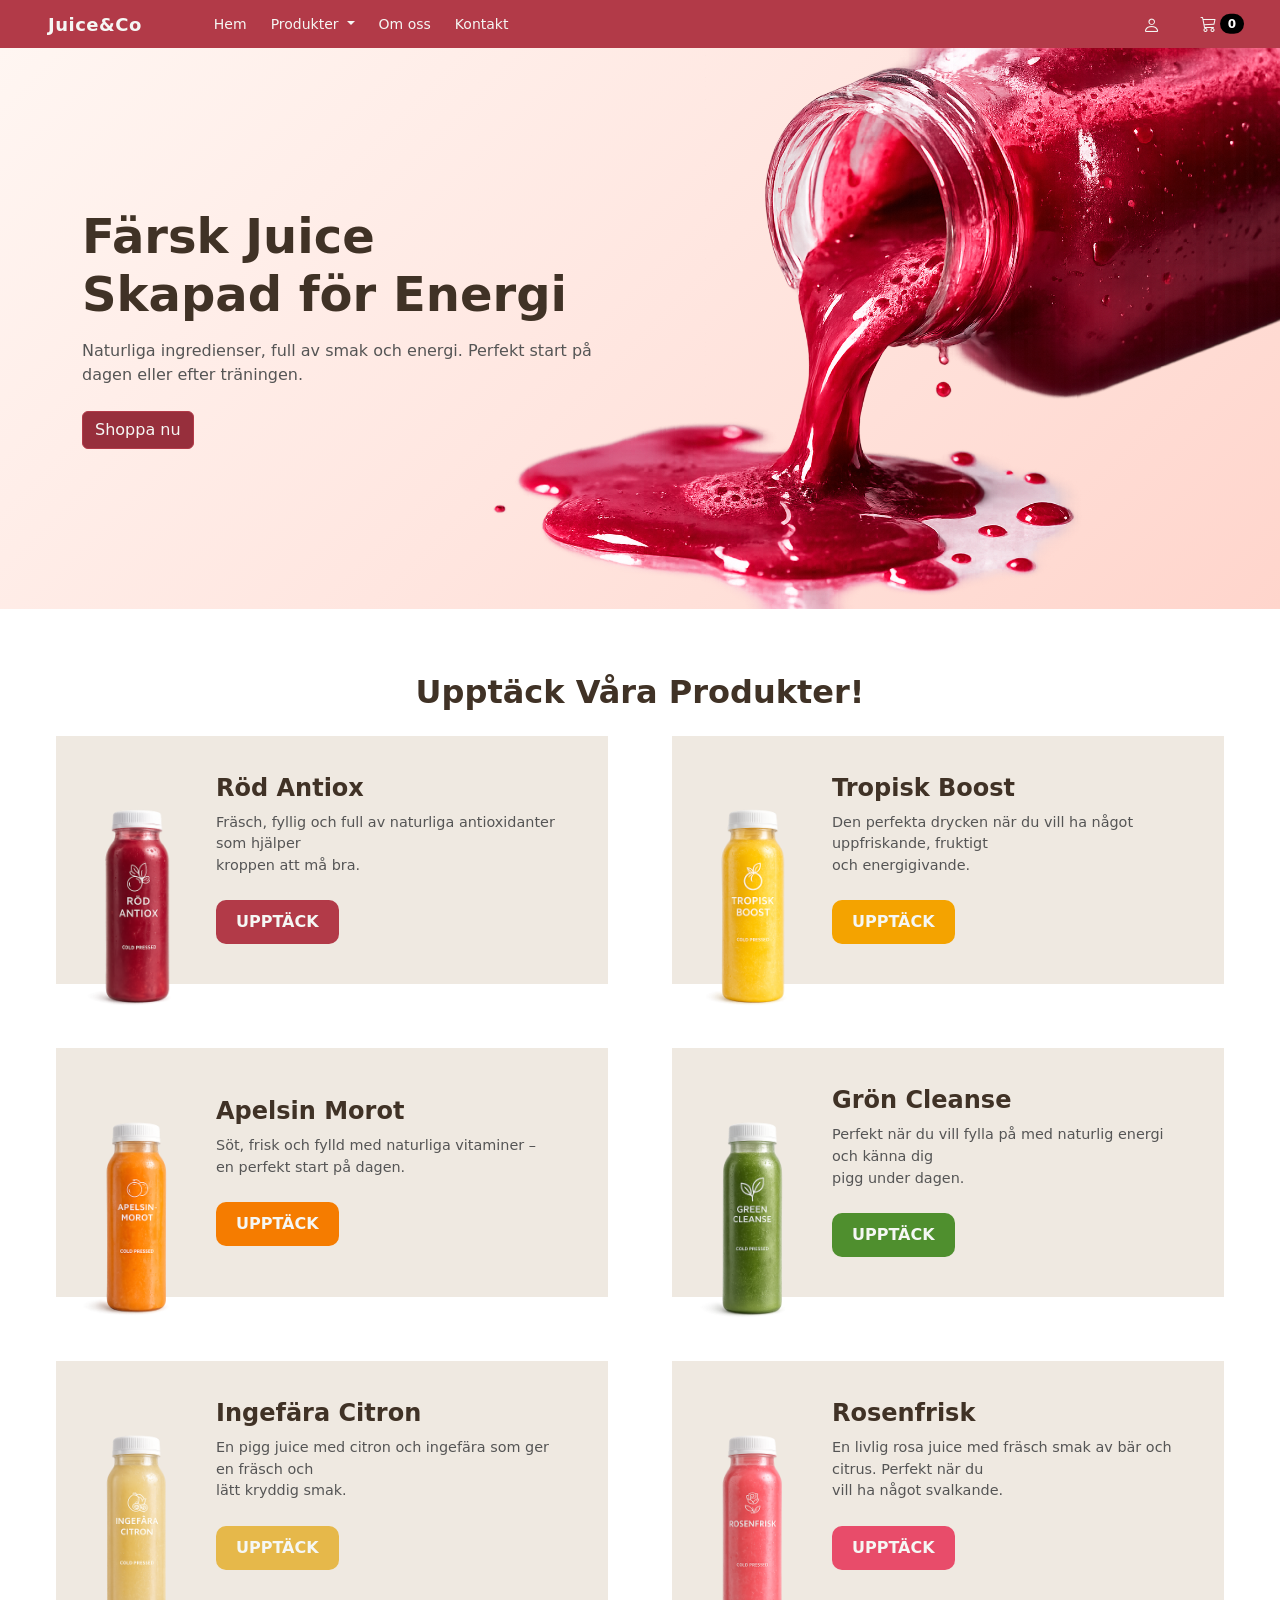
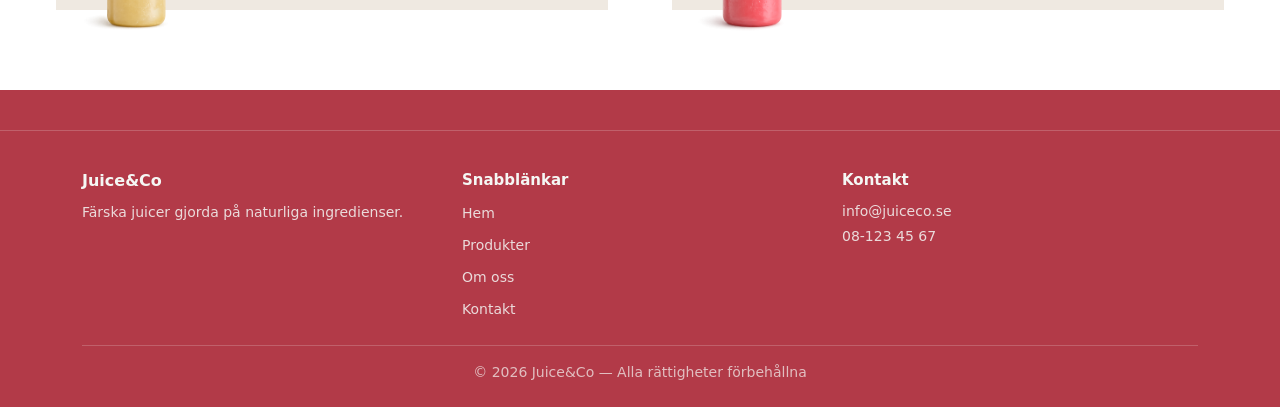
==== index.html @ 5f3c185f "commit" ====
<!--
HTML-kommentar: Strukturöversikt
1. Head
2. Body
   2.1 Header
   2.2 Main
       2.2.1 Hero-sektion
       2.2.2 Produktsektion
   2.3 Footer
3. Script-sektion
-->

<!doctype html>
<html lang="sv">
    <head>
        <!-- 1. Head -->
        <meta charset="UTF-8" />
        <meta name="viewport" content="width=device-width, initial-scale=1.0" />

        <title>Juice&Co</title>

        <!-- Lokal CSS -->
        <link rel="stylesheet" href="assets/css/nav-footer.css" />
        <link rel="stylesheet" href="assets/css/index.css" />
        <link rel="icon" href="data:," />

        <!-- Bootstrap och ikoner -->
        <link
            href="https://cdn.jsdelivr.net/npm/bootstrap@5.3.3/dist/css/bootstrap.min.css"
            rel="stylesheet"
        />
        <link
            rel="stylesheet"
            href="https://cdn.jsdelivr.net/npm/bootstrap-icons@1.11.3/font/bootstrap-icons.css"
        />
    </head>

    <body>
        <!-- 2.1 Header -->
        <header>
            <div id="header"></div>
        </header>

        <!-- 2.2 Main -->
        <main>
            <!-- 2.2.1 Hero-sektion -->
            <section class="hero">
                <div class="container hero-container">
                    <!-- Textinnehåll -->
                    <div class="hero-content">
                        <h1 class="hero-title">
                            Färsk Juice<br />
                            Skapad för Energi
                        </h1>

                        <p class="hero-text">
                            Naturliga ingredienser, full av smak och energi.
                            Perfekt start på dagen eller efter träningen.
                        </p>

                        <a
                            href="/pages/products.html"
                            class="btn btn-shop-primary hero-btn"
                        >
                            Shoppa nu
                        </a>
                    </div>

                    <!-- Bild -->
                    <div class="hero-image">
                        <img
                            class="hero-image"
                            src="./assets/media/hero.png"
                            alt="Juice bottle"
                        />
                    </div>
                </div>
            </section>

            <!-- 2.2.2 Produktsektion -->
            <section class="main-products">
                <h2>Upptäck Våra Produkter!</h2>

                <section class="products-grid">
                    <article class="product-card card-antiox">
                        <img
                            src="/assets/media/antiox-trans.png"
                            alt=""
                            class="product-image"
                        />
                        <div class="product-content">
                            <h3>Röd Antiox</h3>
                            <p>
                                Fräsch, fyllig och full av naturliga
                                antioxidanter som hjälper
                                <br />
                                kroppen att må bra.
                            </p>
                            <a
                                href="/pages/product-spec.html?id=1"
                                class="products-btn"
                            >
                                UPPTÄCK
                            </a>
                        </div>
                    </article>

                    <article class="product-card card-boost">
                        <img
                            src="/assets/media/boost-trans.png"
                            alt=""
                            class="product-image"
                        />
                        <div class="product-content">
                            <h3>Tropisk Boost</h3>
                            <p>
                                Den perfekta drycken när du vill ha något
                                uppfriskande, fruktigt
                                <br />
                                och energigivande.
                            </p>
                            <a
                                href="/pages/product-spec.html?id=2"
                                class="products-btn"
                            >
                                UPPTÄCK
                            </a>
                        </div>
                    </article>

                    <article class="product-card card-carrot">
                        <img
                            src="/assets/media/carrot-trans.png"
                            alt=""
                            class="product-image"
                        />
                        <div class="product-content">
                            <h3>Apelsin Morot</h3>
                            <p>
                                Söt, frisk och fylld med naturliga vitaminer –
                                <br />en perfekt start på dagen.
                            </p>
                            <a
                                href="/pages/product-spec.html?id=3"
                                class="products-btn"
                            >
                                UPPTÄCK
                            </a>
                        </div>
                    </article>

                    <article class="product-card card-cleanse">
                        <img
                            src="/assets/media/cleanse-trans.png"
                            alt=""
                            class="product-image"
                        />
                        <div class="product-content">
                            <h3>Grön Cleanse</h3>
                            <p>
                                Perfekt när du vill fylla på med naturlig energi
                                och känna dig
                                <br />
                                pigg under dagen.
                            </p>
                            <a
                                href="/pages/product-spec.html?id=4"
                                class="products-btn"
                            >
                                UPPTÄCK
                            </a>
                        </div>
                    </article>

                    <article class="product-card card-ginger">
                        <img
                            src="/assets/media/ginger-trans.png"
                            alt=""
                            class="product-image"
                        />
                        <div class="product-content">
                            <h3>Ingefära Citron</h3>
                            <p>
                                En pigg juice med citron och ingefära som ger en
                                fräsch och
                                <br />
                                lätt kryddig smak.
                            </p>
                            <a
                                href="/pages/product-spec.html?id=5"
                                class="products-btn"
                            >
                                UPPTÄCK
                            </a>
                        </div>
                    </article>

                    <article class="product-card card-rose">
                        <img
                            src="/assets/media/rose-trans.png"
                            alt=""
                            class="product-image"
                        />
                        <div class="product-content">
                            <h3>Rosenfrisk</h3>
                            <p>
                                En livlig rosa juice med fräsch smak av bär och
                                citrus. Perfekt när du <br />
                                vill ha något svalkande.
                            </p>
                            <a
                                href="/pages/product-spec.html?id=6"
                                class="products-btn"
                            >
                                UPPTÄCK
                            </a>
                        </div>
                    </article>
                </section>
            </section>
        </main>

        <!-- 2.3 Footer -->
        <footer>
            <div id="footer"></div>
        </footer>

        <!-- 3. Script-sektion -->
        <!-- Bootstrap -->
        <script src="https://cdn.jsdelivr.net/npm/bootstrap@5.3.3/dist/js/bootstrap.bundle.min.js"></script>

        <!-- Egna script -->

        <script src="assets/js/components.js"></script>
        <script src="assets/js/products-data.js"></script>
        <script src="assets/js/navbar.js"></script>
        <script src="assets/js/cart.js"></script>
    </body>
</html>
---- assets/css/nav-footer.css ----
/*
CSS-kommentar: Strukturöversikt
1. Root-sektion innehåller färger, skuggor och storleksvariabler
2. Navbar-sektion innehåller styling för huvudnavigeringen
   2.1 Grundstil för navbar, länkar och logotyp
   2.2 Layout för desktop
   2.3 Styling för menyknapp
3. Knappsektion innehåller styling för primärknappar
4. Konto- och varukorgssektion innehåller dropdown, ikoner och paneler
   4.1 Ikonknappar för konto och varukorg
   4.2 Hover- och aktivt läge
   4.3 Dropdownpaneler och innehåll
   4.4 Varukorgens produktkontroller
5. Produktmeny-sektion innehåller mega menu och produktkort
6. Sidlayout-sektion innehåller regler för att footern alltid ska ligga längst ner
   6.1 HTML- och body-struktur för full höjd
   6.2 Main-sektion som fyller ut återstående utrymme
7. Footer-sektion innehåller styling för sidfoten
   7.1 Grundstil för footer
   7.2 Rubriker och text
   7.3 Länkar
   7.4 Nederdel och skiljelinje
*/

/* 1. Root-sektion innehåller färger, skuggor och storleksvariabler */
html {
    font-size: 100%;
}

:root {
    --brand-bg: #b23a48;
    --brand-text: #f5f7f4;
    --card-bg: #ffffff;
    --shadow-soft: 0 0.625rem 1.5625rem rgba(0, 0, 0, 0.08);
    --radius-lg: 1rem;
    --menu-panel-bg: #f3f3f3;
    --menu-border: #111111;
}

/* 2. Navbar-sektion innehåller styling för huvudnavigeringen */
/* 2.1 Grundstil för navbar, länkar och logotyp */
.shop-navbar {
    height: 3rem;
    background-color: var(--brand-bg);
    font-size: 0.875rem;
    overflow: visible;
}

.shop-navbar .navbar-brand,
.shop-navbar .nav-link,
.shop-navbar .nav-link.active,
.shop-navbar .dropdown-toggle {
    color: var(--brand-text) !important;
}

.shop-navbar .navbar-brand {
    letter-spacing: 0.03125rem;
    font-size: 1.125rem !important;
}

.shop-navbar .nav-link {
    font-weight: 400;
}

.shop-navbar .nav-link:hover,
.shop-navbar .navbar-brand:hover {
    text-decoration: underline;
    opacity: 0.8;
    text-underline-offset: 0.3125rem;
}

#logo {
    text-decoration: none;
}

.navbar-actions {
    padding-left: 2rem;
}

/* 2.2 Layout för desktop */
.mobile-nav-wrap {
    display: flex;
    align-items: center;
    flex-wrap: nowrap;
}

.mobile-centered-logo {
    position: static;
    transform: none;
    margin-right: 1rem;
    white-space: nowrap;
    flex-shrink: 0;
}

#mainNavbar {
    order: 2;
    flex-grow: 1;
    flex-basis: auto;
}

.mobile-icons {
    order: 3;
    margin-left: auto;
    padding-left: 2rem;
    gap: 0.5rem;
    flex-shrink: 0;
}

/* 2.3 Styling för menyknapp */
.shop-navbar .navbar-toggler {
    border: none;
    color: #f5f7f4;
    font-size: 1.6rem;
}

.shop-navbar .navbar-toggler:focus {
    box-shadow: none;
}

/* 3. Knappsektion innehåller styling för primärknappar */
.btn-shop-primary {
    color: var(--brand-text) !important;
    background-color: #972f3c !important;
    border: 0.0625rem solid var(--brand-bg) !important;
    transition:
        transform 0.2s ease,
        box-shadow 0.2s ease;
    font-size: 0.9375rem;
}

.btn-shop-primary:hover {
    color: var(--brand-text) !important;
    transform: translateY(-0.125rem);
    box-shadow: var(--shadow-soft);
}

/* 4. Konto- och varukorgssektion innehåller dropdown, ikoner och paneler */
/* 4.1 Wrapper för dropdown */
.account-dropdown,
.cart-wrapper {
    position: relative;
}

/* 4.2 Ikonknappar för konto och varukorg */
.account-trigger,
.cart-trigger {
    width: 3rem;
    height: 3rem;
    padding: 0;
    display: inline-flex;
    align-items: center;
    justify-content: center;
    position: relative;
    background: transparent !important;
    border: none !important;
    box-shadow: none !important;
    outline: none !important;
    color: var(--brand-text) !important;
    line-height: 1;
}

.account-trigger i,
.cart-trigger i {
    position: relative;
    z-index: 1;
    display: inline-flex;
    align-items: center;
    justify-content: center;
    line-height: 1;
}

.account-trigger i {
    font-size: 1.1rem;
    margin-top: 0.6rem;
}

.cart-trigger i {
    font-size: 1rem;
    margin-top: 0.4rem;
}

.account-trigger::before,
.cart-trigger::before {
    content: '';
    position: absolute;
    inset: 0;
    border: 0.125rem solid transparent;
    background: transparent;
    transition:
        border-color 0s,
        background-color 0s;
    pointer-events: none;
    z-index: 0;
}

/* 4.3 Hover- och aktivt läge */
.account-trigger:hover::before,
.account-trigger:focus::before,
.cart-trigger:hover::before,
.cart-trigger:focus::before,
.account-trigger.show::before,
.cart-trigger.show::before,
.account-dropdown:hover .account-trigger::before,
.cart-wrapper:hover .cart-trigger::before {
    background: var(--menu-panel-bg);
    border-color: var(--menu-border);
}

.account-dropdown:hover .account-trigger::before,
.cart-wrapper:hover .cart-trigger::before,
.account-dropdown > .account-trigger.show::before,
.cart-wrapper > .cart-trigger.show::before {
    border-bottom-color: transparent;
}

.account-trigger:hover,
.account-trigger:focus,
.cart-trigger:hover,
.cart-trigger:focus,
.account-trigger.show,
.cart-trigger.show,
.account-dropdown:hover .account-trigger,
.cart-wrapper:hover .cart-trigger {
    color: var(--menu-border) !important;
}

.account-dropdown:hover > .account-trigger,
.cart-wrapper:hover > .cart-trigger,
.account-dropdown > .account-trigger.show,
.cart-wrapper > .cart-trigger.show {
    position: relative;
    z-index: 1001;
}

/* 4.4 Dropdownpaneler och innehåll */
.account-menu,
.cart-dropdown {
    min-width: 20rem;
    margin-top: 0 !important;
    top: calc(100% - 0.125rem) !important;
    left: auto !important;
    right: 0 !important;
    transform: none !important;
    border: 0.125rem solid var(--menu-border) !important;
    border-radius: 0 !important;
    box-shadow: none !important;
    padding: 0 !important;
    background: var(--menu-panel-bg) !important;
}

.dropdown-menu[data-bs-popper] {
    margin-top: 0 !important;
}

.account-menu-inner,
.cart-menu-inner {
    width: 18.75rem;
    padding: 1rem;
}

.account-login-btn {
    display: block;
    width: 100%;
    background: #000;
    color: var(--brand-text) !important;
    text-decoration: none;
    font-weight: 700;
    font-size: 1rem;
    text-align: center;
    padding: 1.125rem 1.25rem;
    margin-bottom: 1.125rem;
    border: 0.125rem solid #000;
    border-radius: 0;
}

.logout {
    display: flex;
    justify-content: end;
    color: #111;
    font-weight: 700;
    text-decoration: none;
}

.account-login-btn:hover {
    opacity: 0.8;
}

.account-register-row {
    display: flex;
    justify-content: end;
    gap: 0.625rem;
    font-size: 0.9375rem;
    margin-bottom: 1.125rem;
    color: #111;
}

.account-register-link {
    color: #111;
    font-weight: 700;
    text-decoration: none;
}

.account-register-link:hover {
    text-decoration: underline;
}

.logout:hover {
    text-decoration: underline;
}

.account-menu .dropdown-item {
    padding: 1.125rem;
    color: #111 !important;
    font-size: 0.9375rem;
    background: transparent !important;
}

.account-menu .dropdown-item:hover {
    color: #111 !important;
    text-decoration: underline;
}

.account-menu hr,
.cart-dropdown hr {
    margin: 0 0 0.5rem 0;
    border-top: 0.0625rem solid #cfcfcf;
    opacity: 1;
}

/* 4.5 Varukorgens produktkontroller */
.cart-controls {
    display: flex;
    align-items: center;
    gap: 0.5rem;
    flex-wrap: wrap;
}

.qty-btn {
    width: 2rem;
    height: 2rem;
    border: 0.0625rem solid #111;
    background: #fff;
    cursor: pointer;
    font-size: 1rem;
    line-height: 1;
}

.qty-value {
    min-width: 1.25rem;
    text-align: center;
    font-weight: 600;
    font-size: 0.9375rem;
}

.remove-btn {
    border: none;
    background: transparent;
    text-decoration: underline;
    font-size: 0.875rem;
    cursor: pointer;
    padding: 0;
    margin-left: 0.5rem;
}

.cart-item-img {
    width: 3.5rem;
    height: 3.5rem;
    object-fit: cover;
    border: 0.0625rem solid #ddd;
}

.cart-btn-badge {
    font-size: 0.75rem;
}

/* 5. Produktmeny-sektion innehåller mega menu och produktkort */

.shop-navbar .nav-item.dropdown {
    position: relative;
}

.shop-navbar .mega-menu {
    display: none;
    position: absolute;
    top: 100% -1px;
    left: 0;
    width: 22rem;
    min-width: 22rem;
    padding: 0;
    margin-top: 0;
    border: 0;
    border-radius: 0;
    background-color: var(--brand-bg);
    z-index: 1050;
}

.mega-product-card {
    display: block;
    height: 100%;
    text-decoration: none;
    color: #212529;
    background: #efe9e1 !important;
    overflow: hidden;
    transition:
        transform 0.2s ease,
        box-shadow 0.2s ease;
}

.mega-product-card:hover {
    transform: translateY(-0.25rem);
    box-shadow: var(--shadow-soft);
}

.mega-product-img {
    width: 100%;
    height: 11.25rem;
    object-fit: cover;
    display: block;
}

.mega-product-body {
    padding: 0.875rem;
}

.mega-product-body h6 {
    font-size: 1rem;
}

.mega-product-body p {
    color: #6c757d;
    font-size: 0.875rem;
}

/* 6. Sidlayout-sektion innehåller regler för att footern alltid ska ligga längst ner */
/* 6.1 HTML- och body-struktur för full höjd */
html,
body {
    height: 100%;
}

body {
    min-height: 100vh;
    display: flex;
    flex-direction: column;
    font-size: 0.875rem;
    line-height: 1.5;
}

/* 6.2 Main-sektion som fyller ut återstående utrymme */
main {
    flex: 1;
}

/* 7. Footer-sektion innehåller styling för sidfoten */
/* 7.1 Grundstil för footer */
.site-footer {
    margin-top: auto;
    background-color: var(--brand-bg);
    color: #f5f7f4;
    padding-top: 1rem;
}

/* 7.2 Rubriker och text */
.footer-title {
    font-size: 1rem;
    font-weight: 700;
    margin-bottom: 0.75rem;
}

.footer-heading {
    font-size: 0.9375rem;
    font-weight: 700;
    margin-bottom: 0.75rem;
}

.footer-text {
    color: rgba(245, 247, 244, 0.85);
    font-size: 0.875rem;
}

/* 7.3 Länkar */
.footer-links li + li {
    margin-top: 0.5rem;
}

.footer-links a {
    color: rgba(245, 247, 244, 0.85);
    text-decoration: none;
    transition: opacity 0.2s ease;
    font-size: 0.875rem;
}

.footer-links a:hover {
    color: #f5f7f4;
    text-decoration: underline;
    text-underline-offset: 0.25rem;
}

.footer-divider {
    border-color: rgba(245, 247, 244, 0.2);
    margin-top: 1.5rem;
    margin-bottom: 1rem;
    opacity: 1;
}

.footer-bottom {
    font-size: 0.875rem;
    color: rgba(245, 247, 244, 0.7);
}

@media (min-width: 992px) {
    .account-dropdown:hover > .account-menu,
    .cart-wrapper:hover > .cart-dropdown,
    .nav-item.dropdown:hover > .mega-menu {
        display: block;
    }

    .account-menu,
    .cart-dropdown,
    .mega-menu {
        margin-top: 0 !important;
    }
}

@media (max-width: 991.98px) {
    .shop-navbar {
        height: auto;
        min-height: 4rem;
    }

    #logo {
        margin-top: 5px;
    }

    .mobile-nav-wrap {
        position: relative;
    }

    .mobile-centered-logo {
        position: absolute;
        left: 50%;
        top: 0;
        transform: translateX(-50%);
        margin: 0;
        font-size: 1.1rem !important;
    }

    .mobile-icons {
        order: 2;
        margin-left: auto;
        padding-left: 0;
        gap: 0.2rem;
    }

    .account-trigger i {
        font-size: 1.2rem;
        margin-top: 0.5rem;
    }

    .cart-trigger i {
        font-size: 1.1rem;
        margin-top: 0.4rem;
    }

    .navbar-collapse {
        order: 3;
        width: 100%;
        margin-top: 0.6rem;
    }

    .shop-navbar .navbar-nav {
        margin-left: 0 !important;
    }

    .site-footer {
        text-align: center;
    }
}
---- assets/css/index.css ----
/*
CSS-kommentar: Strukturöversikt
1. Hero-sektion
2. Produktsektion
*/

/* 1. Hero-sektion */

.hero {
    position: relative;
    padding: 10rem 0;
    overflow: hidden;
    background: linear-gradient(135deg, #fff6f2 0%, #ffe6e0 50%, #ffd5cc 100%);
}

.hero-content {
    max-width: 32rem;
}

.hero-title {
    font-size: 3rem;
    font-weight: 700;
    margin-bottom: 1rem;
    color: #403226;
}

.hero-text {
    font-size: 1rem;
    color: #555;
    margin-bottom: 1.5rem;
}

.hero-btn {
    padding: 0.8rem 1.6rem;
}

.hero-image {
    position: absolute;
    right: 0;
    top: 0;
}

.hero-image img {
    width: 53rem;
}

.main-products {
    padding: 4rem 0;
}

.main-products h2 {
    display: flex;
    justify-content: center;
    align-items: center;
    font-weight: 700;
    color: #403226;
}

.products-grid {
    max-width: 1200px;
    margin: 0 auto;
    display: grid;
    grid-template-columns: repeat(2, 1fr);
    gap: 32px;
}

.product-card {
    position: relative;
    min-height: 200px;
    margin: 1rem;
    display: flex;
    align-items: center;
    padding: 40px 40px 40px 160px;
    background: #efe9e1;
}

.product-image {
    position: absolute;
    left: -2rem;
    bottom: -2rem;
    max-height: 90%;
    width: auto;
    object-fit: contain;
}

.product-content {
    max-width: 520px;
}

.product-content h3 {
    margin: 0 0 12px;
    font-size: 1.5rem;
    line-height: 1;
    font-weight: 750;
    color: #403226;
}

.product-content p {
    margin: 0 0 24px;
    font-size: 0.9rem;
    line-height: 1.5;
    color: #555;
}

.products-btn {
    display: inline-block;
    color: #f5f7f4;
    text-decoration: none;
    padding: 10px 20px;
    font-weight: 700;
    border-radius: 10px;
    font-size: 1rem;
}

.products-btn:hover {
    opacity: 0.9;
}

.card-antiox .products-btn {
    background: #b23a48;
}

.card-boost .products-btn {
    background: #f4a300;
}

.card-carrot .products-btn {
    background: #f57c00;
}

.card-cleanse .products-btn {
    background: #4f8f2e;
}

.card-ginger .products-btn {
    background: #e6b84a;
}

.card-rose .products-btn {
    background: #e84c6a;
}

@media (max-width: 992px) {
    .hero-container {
        display: flex;
        align-items: center;
        justify-content: space-between;
        flex-direction: column;
        text-align: center;
        height: 5rem;
    }

    .hero-title {
        font-size: 2rem;
    }

    .hero-image img {
        width: 16rem;
    }

    .products-grid {
        grid-template-columns: 1fr;
    }

    .product-card {
        min-height: 240px;
        margin: 1rem;
    }
}

@media (max-width: 600px) {
    .product-card {
        position: relative;
        padding: 30px;
    }

    .product-image {
        position: absolute;
        left: auto;
        bottom: -3rem;
        right: -10px;
        max-height: 180px;
    }
}
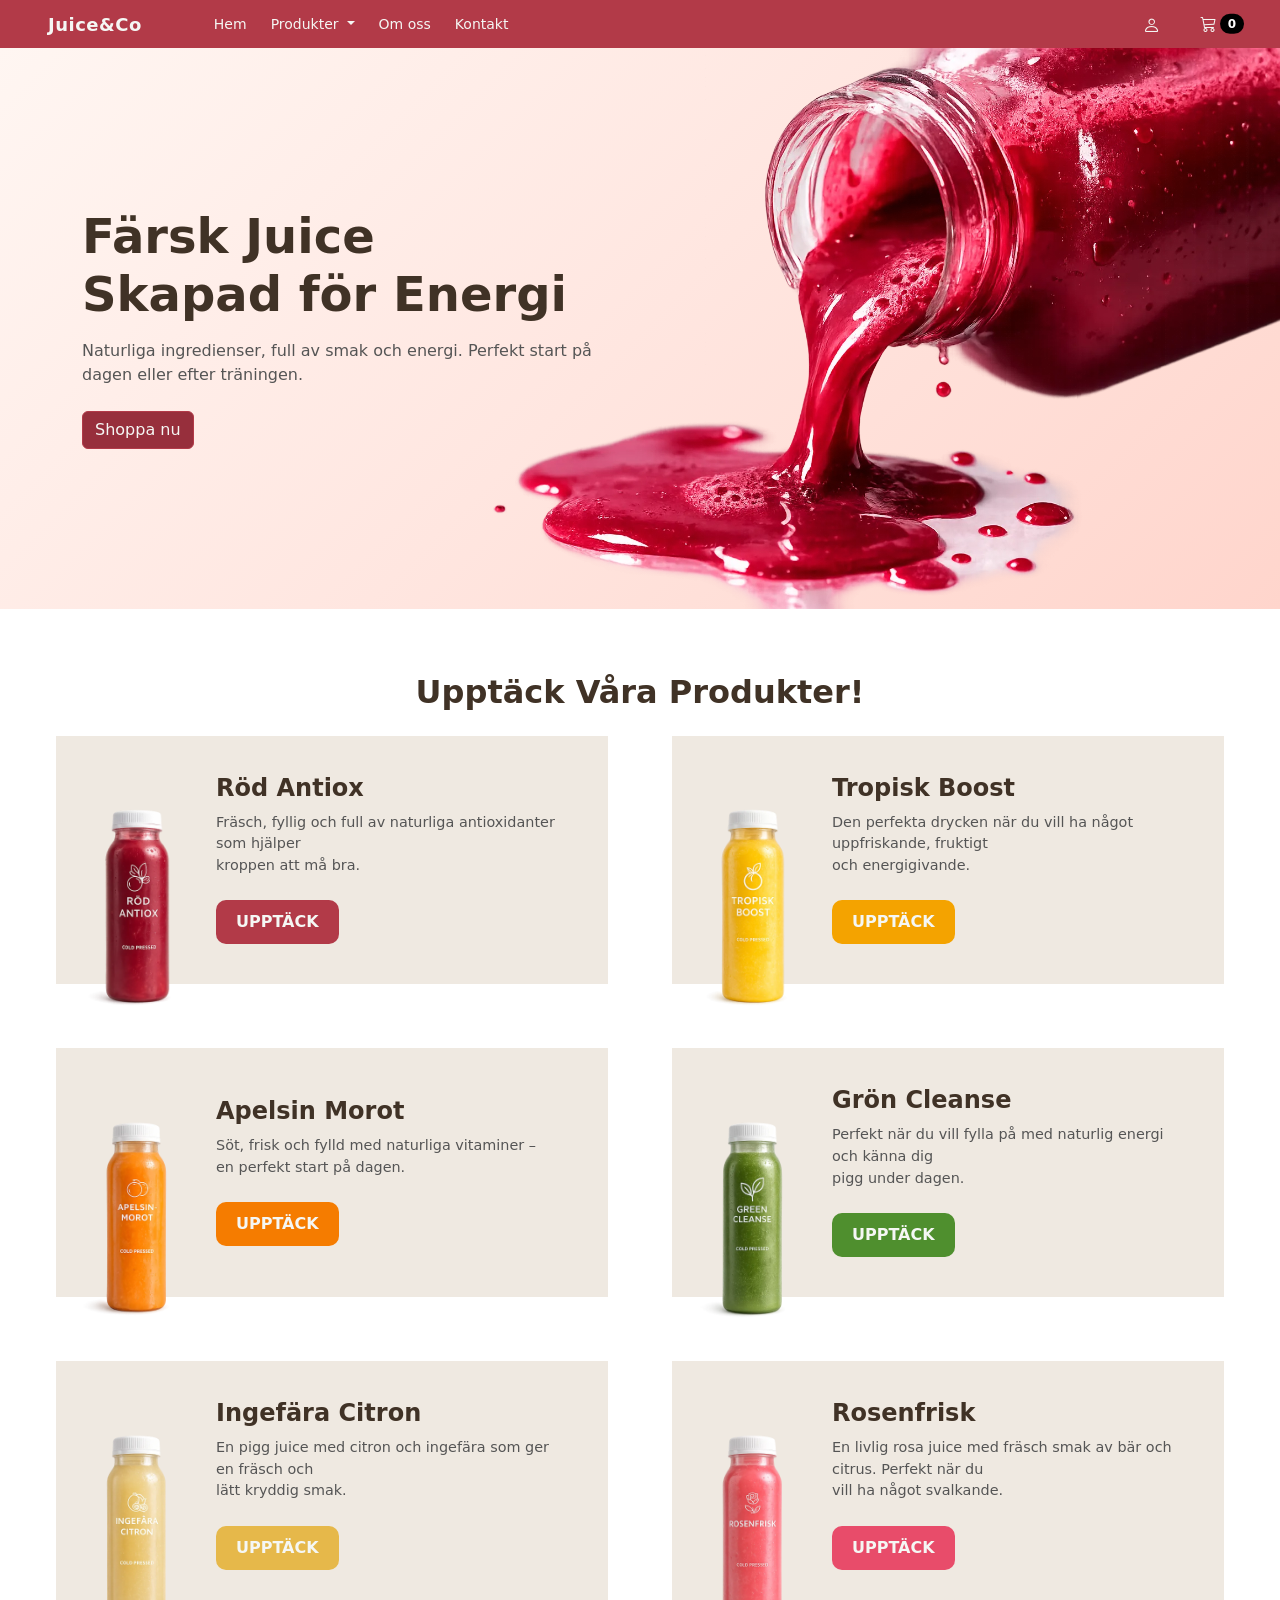
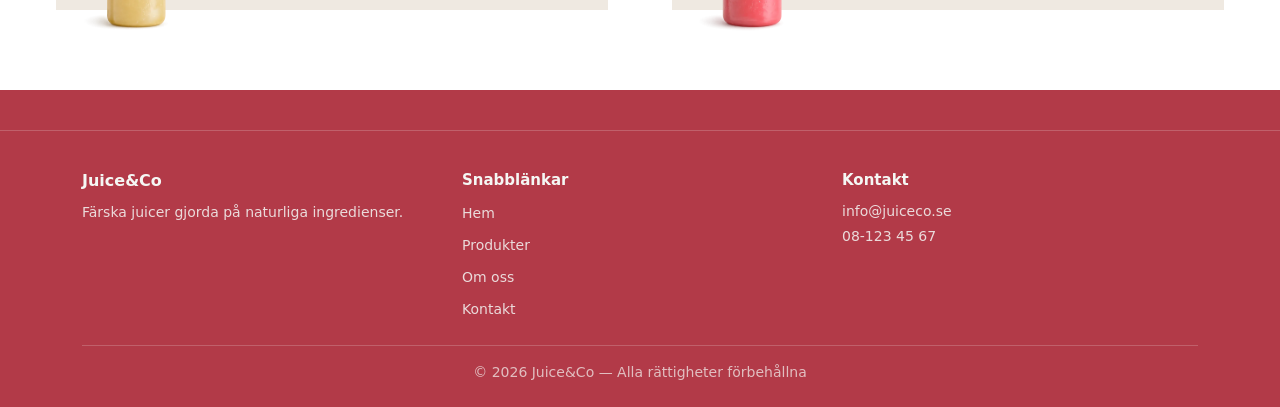
==== commit 84096c3e: "fix performance" ====
--- a/index.html
+++ b/index.html
@@ -1,52 +1,43 @@
-<!--
-HTML-kommentar: Strukturöversikt
-1. Head
-2. Body
-   2.1 Header
-   2.2 Main
-       2.2.1 Hero-sektion
-       2.2.2 Produktsektion
-   2.3 Footer
-3. Script-sektion
--->
-
 <!doctype html>
 <html lang="sv">
     <head>
-        <!-- 1. Head -->
         <meta charset="UTF-8" />
         <meta name="viewport" content="width=device-width, initial-scale=1.0" />
+        <meta name="description" content="Juice&Co – Färsk juice skapad för energi. Naturliga ingredienser, full av smak. Shoppa våra juicer online." />
 
         <title>Juice&Co</title>
 
-        <!-- Lokal CSS -->
+        <!-- Lokal CSS – kritisk, render-blocking -->
         <link rel="stylesheet" href="assets/css/nav-footer.css" />
         <link rel="stylesheet" href="assets/css/index.css" />
         <link rel="icon" href="data:," />
 
-        <!-- Bootstrap och ikoner -->
+        <!-- Preload LCP-bild -->
+        <link rel="preload" as="image" href="./assets/media/hero.webp" type="image/webp" />
+
+        <!-- Bootstrap CSS – blockerande för att undvika layout shift (CLS) -->
         <link
             href="https://cdn.jsdelivr.net/npm/bootstrap@5.3.3/dist/css/bootstrap.min.css"
             rel="stylesheet"
         />
-        <link
-            rel="stylesheet"
-            href="https://cdn.jsdelivr.net/npm/bootstrap-icons@1.11.3/font/bootstrap-icons.css"
-        />
     </head>
 
     <body>
-        <!-- 2.1 Header -->
+        <!-- Loader -->
+        <div id="loader">
+            <div class="loader-spinner"></div>
+        </div>
+
+        <!-- Header -->
         <header>
             <div id="header"></div>
         </header>
 
-        <!-- 2.2 Main -->
+        <!-- Main -->
         <main>
-            <!-- 2.2.1 Hero-sektion -->
+            <!-- Hero-sektion -->
             <section class="hero">
                 <div class="container hero-container">
-                    <!-- Textinnehåll -->
                     <div class="hero-content">
                         <h1 class="hero-title">
                             Färsk Juice<br />
@@ -66,28 +57,40 @@
                         </a>
                     </div>
 
-                    <!-- Bild -->
+                    <!-- LCP-bild med WebP och PNG-fallback -->
                     <div class="hero-image">
-                        <img
-                            class="hero-image"
-                            src="./assets/media/hero.png"
-                            alt="Juice bottle"
-                        />
+                        <picture>
+                            <source srcset="./assets/media/hero.webp" type="image/webp" />
+                            <img
+                                class="hero-image"
+                                src="./assets/media/hero.png"
+                                alt="Juice bottle"
+                                width="1536"
+                                height="1024"
+                                fetchpriority="high"
+                            />
+                        </picture>
                     </div>
                 </div>
             </section>
 
-            <!-- 2.2.2 Produktsektion -->
+            <!-- Produktsektion -->
             <section class="main-products">
                 <h2>Upptäck Våra Produkter!</h2>
 
                 <section class="products-grid">
                     <article class="product-card card-antiox">
-                        <img
-                            src="/assets/media/antiox-trans.png"
-                            alt=""
-                            class="product-image"
-                        />
+                        <picture>
+                            <source srcset="/assets/media/antiox-trans.webp" type="image/webp" />
+                            <img
+                                src="/assets/media/antiox-trans.png"
+                                alt="Röd Antiox juice"
+                                class="product-image"
+                                width="1024"
+                                height="1024"
+                                loading="lazy"
+                            />
+                        </picture>
                         <div class="product-content">
                             <h3>Röd Antiox</h3>
                             <p>
@@ -106,11 +109,17 @@
                     </article>
 
                     <article class="product-card card-boost">
-                        <img
-                            src="/assets/media/boost-trans.png"
-                            alt=""
-                            class="product-image"
-                        />
+                        <picture>
+                            <source srcset="/assets/media/boost-trans.webp" type="image/webp" />
+                            <img
+                                src="/assets/media/boost-trans.png"
+                                alt="Tropisk Boost juice"
+                                class="product-image"
+                                width="1024"
+                                height="1024"
+                                loading="lazy"
+                            />
+                        </picture>
                         <div class="product-content">
                             <h3>Tropisk Boost</h3>
                             <p>
@@ -129,11 +138,17 @@
                     </article>
 
                     <article class="product-card card-carrot">
-                        <img
-                            src="/assets/media/carrot-trans.png"
-                            alt=""
-                            class="product-image"
-                        />
+                        <picture>
+                            <source srcset="/assets/media/carrot-trans.webp" type="image/webp" />
+                            <img
+                                src="/assets/media/carrot-trans.png"
+                                alt="Apelsin Morot juice"
+                                class="product-image"
+                                width="1024"
+                                height="1024"
+                                loading="lazy"
+                            />
+                        </picture>
                         <div class="product-content">
                             <h3>Apelsin Morot</h3>
                             <p>
@@ -150,11 +165,17 @@
                     </article>
 
                     <article class="product-card card-cleanse">
-                        <img
-                            src="/assets/media/cleanse-trans.png"
-                            alt=""
-                            class="product-image"
-                        />
+                        <picture>
+                            <source srcset="/assets/media/cleanse-trans.webp" type="image/webp" />
+                            <img
+                                src="/assets/media/cleanse-trans.png"
+                                alt="Grön Cleanse juice"
+                                class="product-image"
+                                width="1024"
+                                height="1024"
+                                loading="lazy"
+                            />
+                        </picture>
                         <div class="product-content">
                             <h3>Grön Cleanse</h3>
                             <p>
@@ -173,11 +194,17 @@
                     </article>
 
                     <article class="product-card card-ginger">
-                        <img
-                            src="/assets/media/ginger-trans.png"
-                            alt=""
-                            class="product-image"
-                        />
+                        <picture>
+                            <source srcset="/assets/media/ginger-trans.webp" type="image/webp" />
+                            <img
+                                src="/assets/media/ginger-trans.png"
+                                alt="Ingefära Citron juice"
+                                class="product-image"
+                                width="1024"
+                                height="1024"
+                                loading="lazy"
+                            />
+                        </picture>
                         <div class="product-content">
                             <h3>Ingefära Citron</h3>
                             <p>
@@ -196,11 +223,17 @@
                     </article>
 
                     <article class="product-card card-rose">
-                        <img
-                            src="/assets/media/rose-trans.png"
-                            alt=""
-                            class="product-image"
-                        />
+                        <picture>
+                            <source srcset="/assets/media/rose-trans.webp" type="image/webp" />
+                            <img
+                                src="/assets/media/rose-trans.png"
+                                alt="Rosenfrisk juice"
+                                class="product-image"
+                                width="1024"
+                                height="1024"
+                                loading="lazy"
+                            />
+                        </picture>
                         <div class="product-content">
                             <h3>Rosenfrisk</h3>
                             <p>
@@ -220,20 +253,21 @@
             </section>
         </main>
 
-        <!-- 2.3 Footer -->
+        <!-- Footer -->
         <footer>
             <div id="footer"></div>
         </footer>
 
-        <!-- 3. Script-sektion -->
-        <!-- Bootstrap -->
-        <script src="https://cdn.jsdelivr.net/npm/bootstrap@5.3.3/dist/js/bootstrap.bundle.min.js"></script>
-
-        <!-- Egna script -->
-
-        <script src="assets/js/components.js"></script>
-        <script src="assets/js/products-data.js"></script>
-        <script src="assets/js/navbar.js"></script>
-        <script src="assets/js/cart.js"></script>
+        <script>
+            window.addEventListener("load", () => {
+                document.getElementById("loader").classList.add("loader-hidden");
+            });
+        </script>
+
+        <script defer src="https://cdn.jsdelivr.net/npm/bootstrap@5.3.3/dist/js/bootstrap.bundle.min.js"></script>
+        <script defer src="assets/js/components.js"></script>
+        <script defer src="assets/js/products-data.js"></script>
+        <script defer src="assets/js/navbar.js"></script>
+        <script defer src="assets/js/cart.js"></script>
     </body>
 </html>
--- a/assets/css/nav-footer.css
+++ b/assets/css/nav-footer.css
@@ -22,6 +22,37 @@
    7.4 Nederdel och skiljelinje
 */
 
+/* 0. Loader */
+
+#loader {
+    position: fixed;
+    inset: 0;
+    z-index: 9999;
+    display: flex;
+    align-items: center;
+    justify-content: center;
+    background: linear-gradient(135deg, #fff6f2 0%, #ffe6e0 50%, #ffd5cc 100%);
+    transition: opacity 0.4s ease;
+}
+
+#loader.loader-hidden {
+    opacity: 0;
+    pointer-events: none;
+}
+
+.loader-spinner {
+    width: 48px;
+    height: 48px;
+    border: 5px solid #ffd5cc;
+    border-top-color: #403226;
+    border-radius: 50%;
+    animation: spin 0.8s linear infinite;
+}
+
+@keyframes spin {
+    to { transform: rotate(360deg); }
+}
+
 /* 1. Root-sektion innehåller färger, skuggor och storleksvariabler */
 html {
     font-size: 100%;
--- a/assets/css/index.css
+++ b/assets/css/index.css
@@ -1,5 +1,6 @@
 /*
 CSS-kommentar: Strukturöversikt
+0. Loader
 1. Hero-sektion
 2. Produktsektion
 */
@@ -40,8 +41,13 @@
     top: 0;
 }
 
+.hero-image picture {
+    display: block;
+}
+
 .hero-image img {
     width: 53rem;
+    height: auto;
 }
 
 .main-products {
@@ -74,12 +80,17 @@
     background: #efe9e1;
 }
 
+.product-card picture {
+    display: contents;
+}
+
 .product-image {
     position: absolute;
     left: -2rem;
     bottom: -2rem;
     max-height: 90%;
     width: auto;
+    height: auto;
     object-fit: contain;
 }
 
